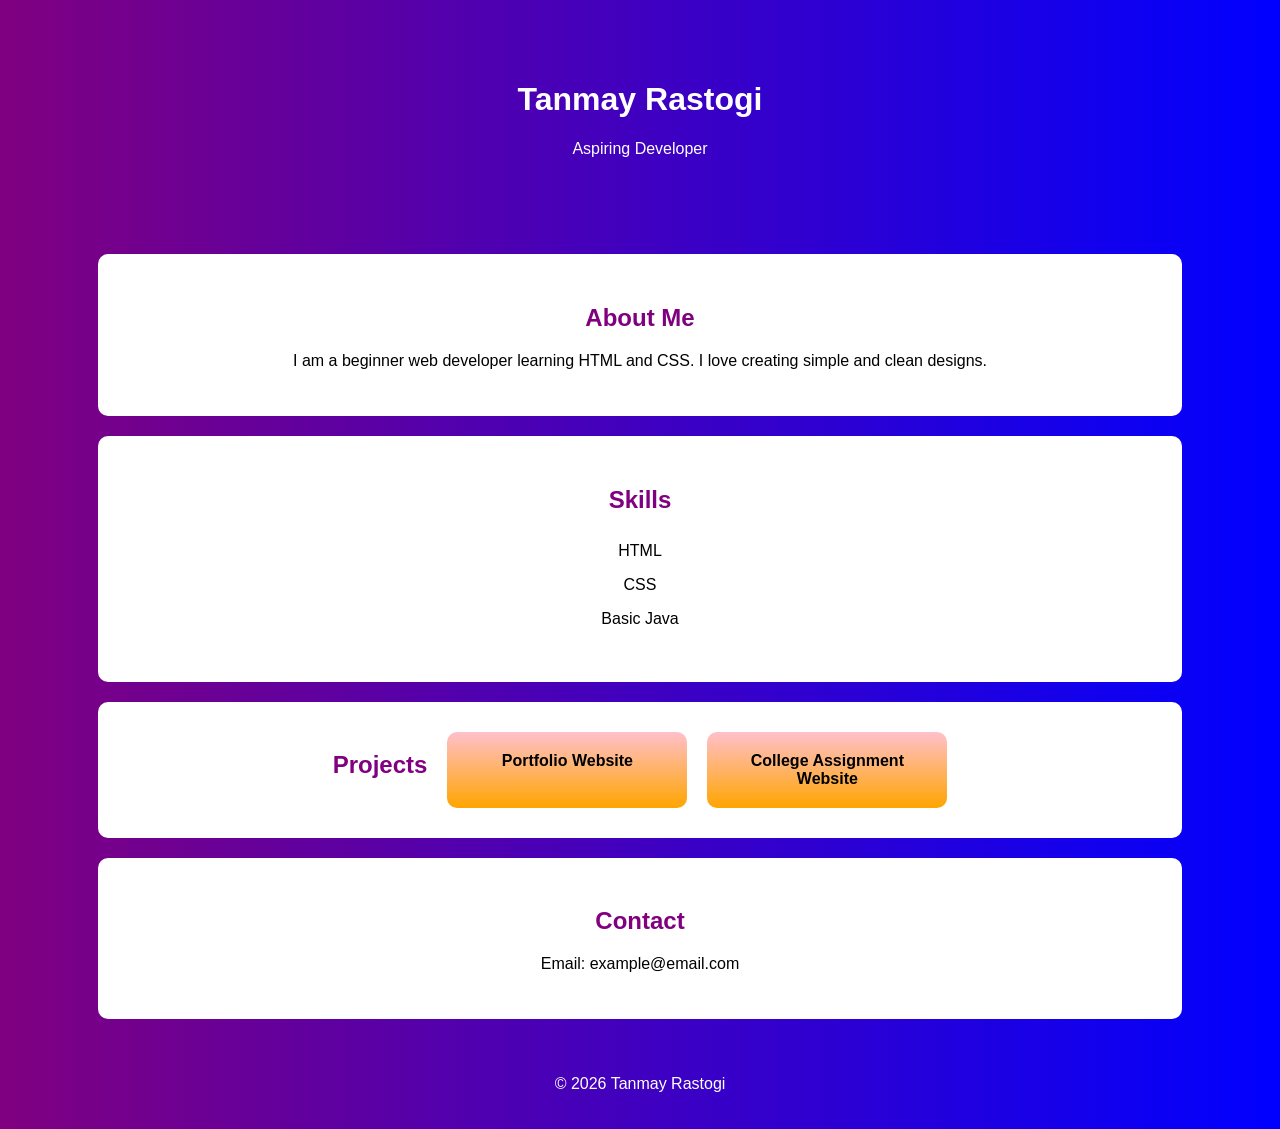
==== index.html @ bcf96e63 "Add files via upload" ====
<!DOCTYPE html>
<html>
<head>
    <title>My Portfolio</title>
    <link rel="stylesheet" href="style.css">
</head>
<body>

    <header>
        <h1>Tanmay Rastogi</h1>
        <p>Aspiring Developer</p>
    </header>

    <section class="about">
        <h2>About Me</h2>
        <p>I am a beginner web developer learning HTML and CSS. I love creating simple and clean designs.</p>
    </section>

    <section class="skills">
        <h2>Skills</h2>
        <ul>
            <li>HTML</li>
            <li>CSS</li>
            <li>Basic Java</li>
        </ul>
    </section>

    <section class="projects">
        <h2>Projects</h2>
        <div class="card">Portfolio Website</div>
        <div class="card">College Assignment Website</div>
    </section>

    <section class="contact">
        <h2>Contact</h2>
        <p>Email: example@email.com</p>
    </section>

    <footer>
        <p>© 2026 Tanmay Rastogi</p>
    </footer>

</body>
</html>
---- style.css ----
body {
    margin: 0;
    font-family: Arial;
    background: linear-gradient(to right, purple, blue);
    color: white;
    text-align: center;
}

header {
    padding: 60px 20px;
}

.about, .skills, .projects, .contact {
    background: white;
    color: black;
    margin: 20px auto;
    padding: 30px;
    width: 80%;
    border-radius: 10px;
}

h2 {
    color: purple;
}

ul {
    list-style: none;
    padding: 0;
}

li {
    padding: 8px;
}

.projects {
    display: flex;
    justify-content: center;
    gap: 20px;
}

.card {
    background: linear-gradient(to bottom, pink, orange);
    padding: 20px;
    width: 200px;
    border-radius: 10px;
    color: black;
    font-weight: bold;
}

footer {
    padding: 20px;
}
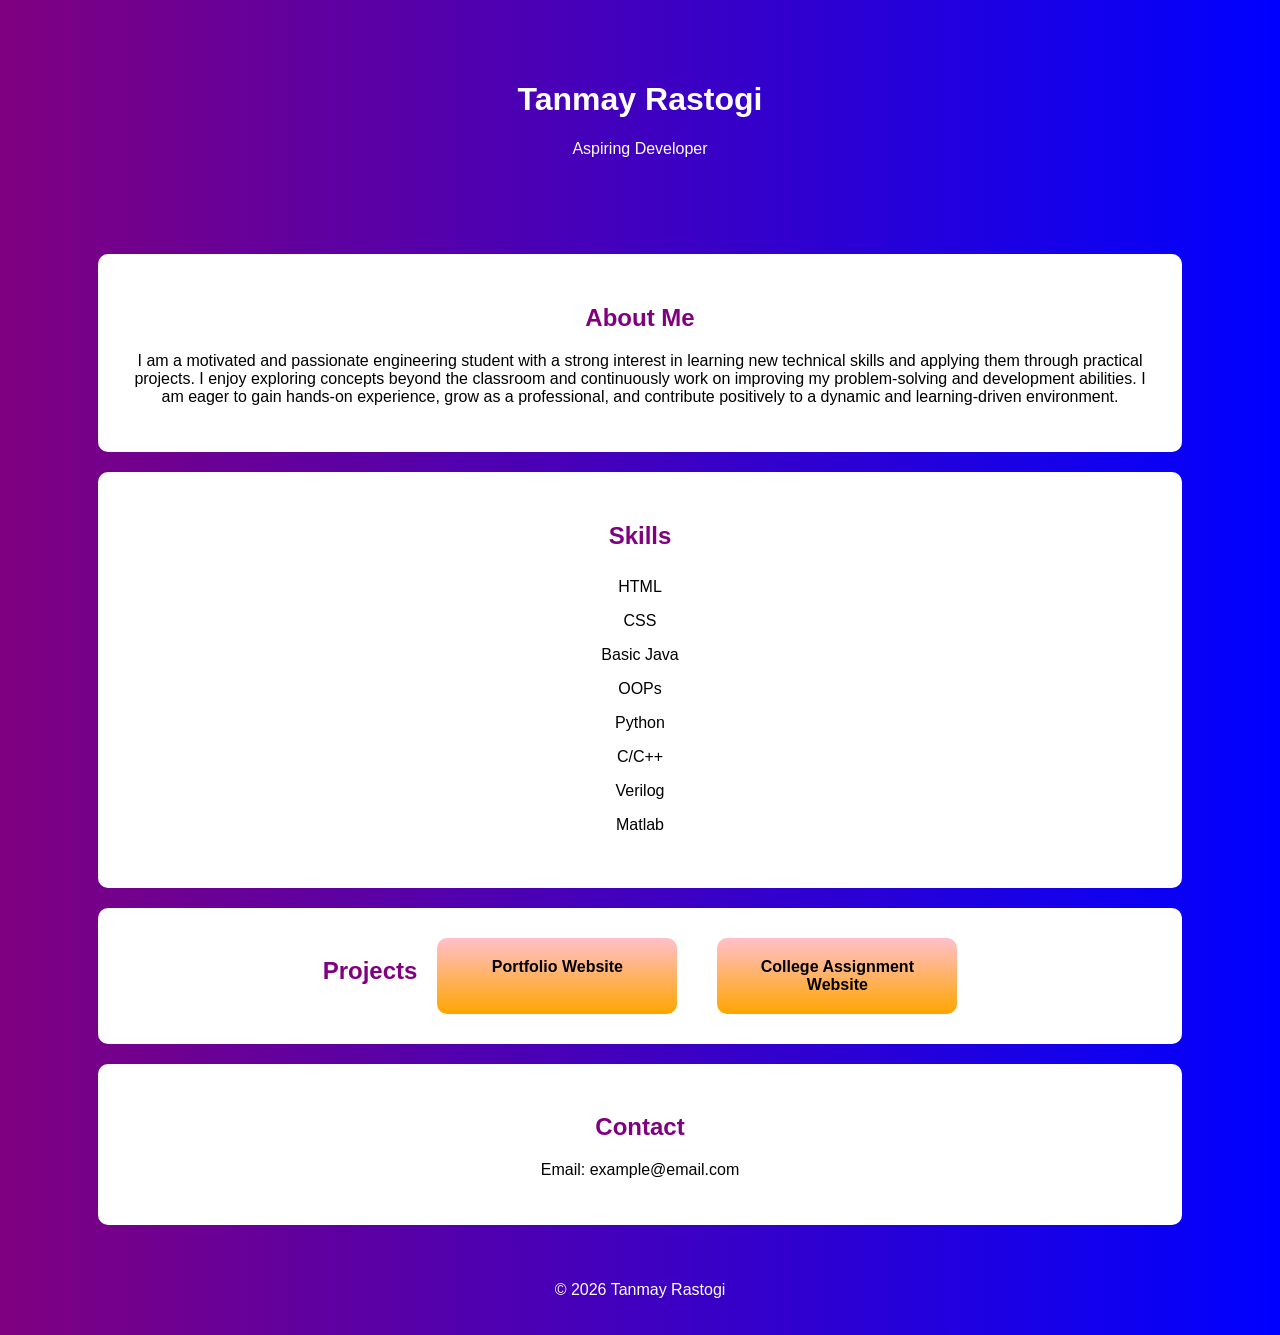
==== commit bdeb9bc0: "Update index.html" ====
--- a/index.html
+++ b/index.html
@@ -13,7 +13,7 @@
 
     <section class="about">
         <h2>About Me</h2>
-        <p>I am a beginner web developer learning HTML and CSS. I love creating simple and clean designs.</p>
+        <p>I am a motivated and passionate engineering student with a strong interest in learning new technical skills and applying them through practical projects. I enjoy exploring concepts beyond the classroom and continuously work on improving my problem-solving and development abilities. I am eager to gain hands-on experience, grow as a professional, and contribute positively to a dynamic and learning-driven environment.</p>
     </section>
 
     <section class="skills">
@@ -22,12 +22,17 @@
             <li>HTML</li>
             <li>CSS</li>
             <li>Basic Java</li>
+            <li>OOPs</li>
+            <li>Python</li>
+            <li>C/C++</li>
+            <li>Verilog</li>
+            <li>Matlab</li>
         </ul>
     </section>
 
     <section class="projects">
         <h2>Projects</h2>
-        <div class="card">Portfolio Website</div>
+        <div class="card">Portfolio Website</div><br>
         <div class="card">College Assignment Website</div>
     </section>
 
@@ -42,3 +47,4 @@
 
 </body>
 </html>
+
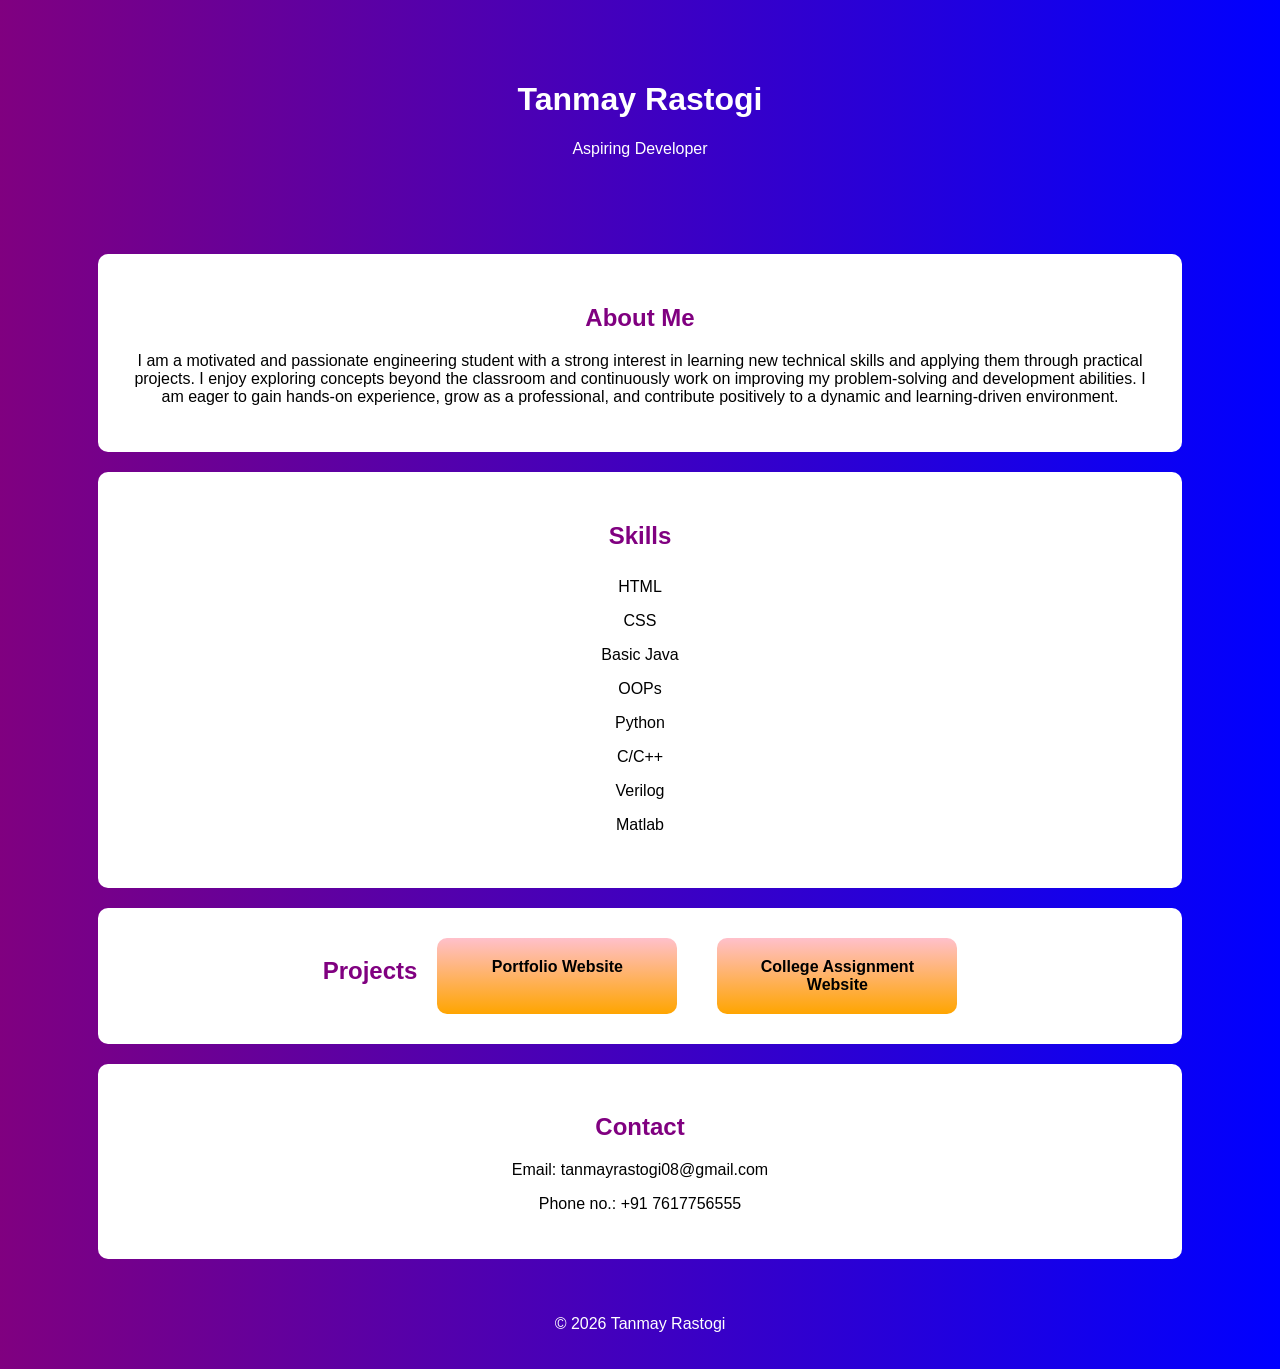
==== commit 4ae2e391: "Update index.html" ====
--- a/index.html
+++ b/index.html
@@ -38,7 +38,8 @@
 
     <section class="contact">
         <h2>Contact</h2>
-        <p>Email: example@email.com</p>
+        <p>Email: tanmayrastogi08@gmail.com</p>
+        <p>Phone no.: +91 7617756555</p>
     </section>
 
     <footer>
@@ -48,3 +49,4 @@
 </body>
 </html>
 
+
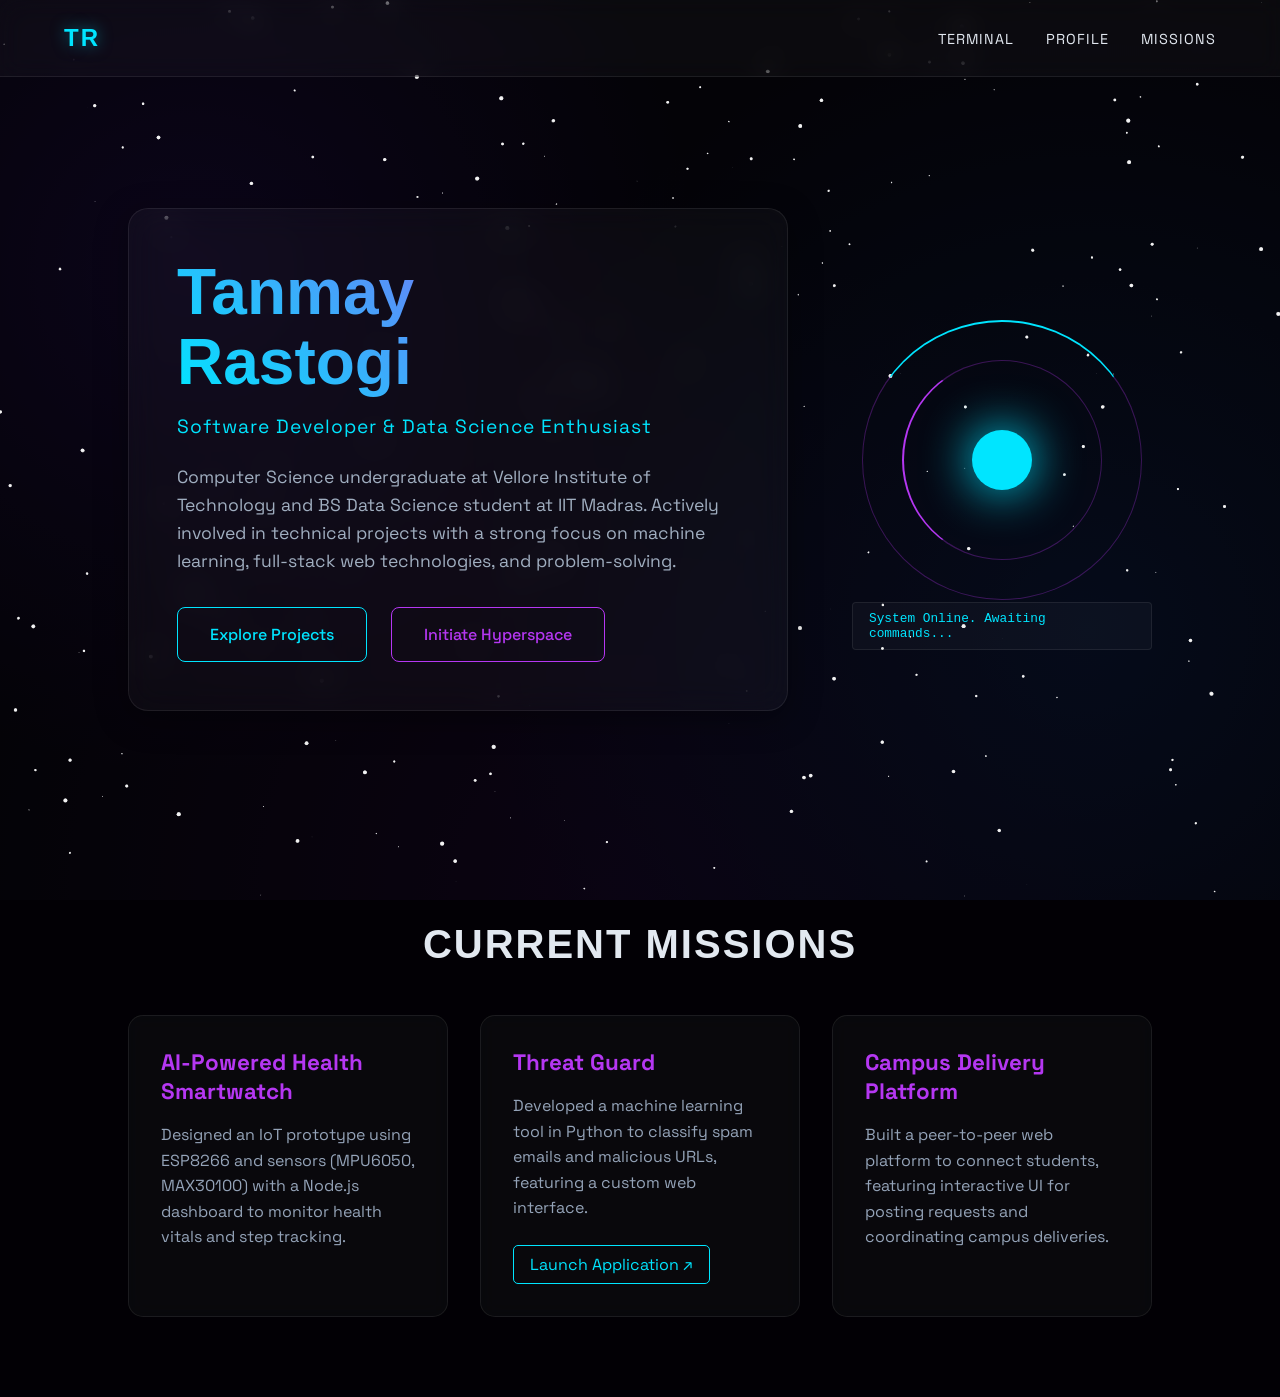
==== commit ea1e173e: "Initial commit" ====
--- a/index.html
+++ b/index.html
@@ -1,52 +1,75 @@
-<!DOCTYPE html>
-<html>
-<head>
-    <title>My Portfolio</title>
-    <link rel="stylesheet" href="style.css">
-</head>
-<body>
-
-    <header>
-        <h1>Tanmay Rastogi</h1>
-        <p>Aspiring Developer</p>
-    </header>
-
-    <section class="about">
-        <h2>About Me</h2>
-        <p>I am a motivated and passionate engineering student with a strong interest in learning new technical skills and applying them through practical projects. I enjoy exploring concepts beyond the classroom and continuously work on improving my problem-solving and development abilities. I am eager to gain hands-on experience, grow as a professional, and contribute positively to a dynamic and learning-driven environment.</p>
-    </section>
-
-    <section class="skills">
-        <h2>Skills</h2>
-        <ul>
-            <li>HTML</li>
-            <li>CSS</li>
-            <li>Basic Java</li>
-            <li>OOPs</li>
-            <li>Python</li>
-            <li>C/C++</li>
-            <li>Verilog</li>
-            <li>Matlab</li>
-        </ul>
-    </section>
-
-    <section class="projects">
-        <h2>Projects</h2>
-        <div class="card">Portfolio Website</div><br>
-        <div class="card">College Assignment Website</div>
-    </section>
-
-    <section class="contact">
-        <h2>Contact</h2>
-        <p>Email: tanmayrastogi08@gmail.com</p>
-        <p>Phone no.: +91 7617756555</p>
-    </section>
-
-    <footer>
-        <p>© 2026 Tanmay Rastogi</p>
-    </footer>
-
-</body>
-</html>
-
-
+<!DOCTYPE html>
+<html lang="en">
+<head>
+    <meta charset="UTF-8">
+    <meta name="viewport" content="width=device-width, initial-scale=1.0">
+    <title>Tanmay Rastogi | Cosmic Command</title>
+    <!-- Sleek, modern sci-fi fonts -->
+    <link href="https://fonts.googleapis.com/css2?family=Space+Grotesk:wght@300;500;700&family=Syncopate:wght@400;700&display=swap" rel="stylesheet">
+    <link rel="stylesheet" href="style.css">
+</head>
+<body>
+    <!-- Interactive Canvas Background -->
+    <canvas id="space-canvas"></canvas>
+
+    <!-- Interstellar Theme Track -->
+    <audio id="interstellar-track" loop>
+        <source src="interstellar.mp3" type="audio/mpeg">
+    </audio>
+
+    <nav class="glass-nav">
+        <div class="logo">TR</div>
+        <ul class="nav-links">
+            <li><a href="index.html#home">Terminal</a></li>
+            <li><a href="profile.html">Profile</a></li>
+            <li><a href="index.html#projects">Missions</a></li>
+            <!-- <li><button id="audio-toggle" class="glow-btn-small">Engage Audio 🎵</button></li> -->
+        </ul>
+    </nav>
+
+    <main id="home" class="hero-section">
+        <div class="hero-content glass-panel">
+            <h1 class="stellar-title">Tanmay<br>Rastogi</h1>
+            <p class="subtitle">Software Developer & Data Science Enthusiast</p>
+            <p class="description">
+                Computer Science undergraduate at Vellore Institute of Technology and BS Data Science student at IIT Madras. Actively involved in technical projects with a strong focus on machine learning, full-stack web technologies, and problem-solving.
+            </p>
+            <div class="cta-group">
+                <a href="#projects" class="glow-btn">Explore Projects</a>
+                <button id="hyperspace-btn" class="glow-btn secondary">Initiate Hyperspace</button>
+            </div>
+        </div>
+
+        <div class="hero-graphic">
+            <div class="stellar-core">
+                <div class="orbit orbit-1"></div>
+                <div class="orbit orbit-2"></div>
+                <div class="core-pulse"></div>
+                <div class="data-readout">System Online. Awaiting commands...</div>
+            </div>
+        </div>
+    </main>
+
+    <!-- Projects Section -->
+    <section id="projects" class="projects-section">
+        <h2 class="section-title">Current Missions</h2>
+        <div class="project-grid">
+            <div class="glass-card">
+                <h3>AI-Powered Health Smartwatch</h3>
+                <p>Designed an IoT prototype using ESP8266 and sensors (MPU6050, MAX30100) with a Node.js dashboard to monitor health vitals and step tracking.</p>
+            </div>
+            <div class="glass-card">
+                <h3>Threat Guard</h3>
+                <p>Developed a machine learning tool in Python to classify spam emails and malicious URLs, featuring a custom web interface.</p>
+                <a href="https://threat-guard-73fs.onrender.com/" target="_blank" class="glow-btn-small link-btn">Launch Application ↗</a>
+            </div>
+            <div class="glass-card">
+                <h3>Campus Delivery Platform</h3>
+                <p>Built a peer-to-peer web platform to connect students, featuring interactive UI for posting requests and coordinating campus deliveries.</p>
+            </div>
+        </div>
+    </section>
+
+    <script src="script.js"></script>
+</body>
+</html>
--- a/style.css
+++ b/style.css
@@ -1,52 +1,467 @@
-body {
-    margin: 0;
-    font-family: Arial;
-    background: linear-gradient(to right, purple, blue);
-    color: white;
-    text-align: center;
-}
-
-header {
-    padding: 60px 20px;
-}
-
-.about, .skills, .projects, .contact {
-    background: white;
-    color: black;
-    margin: 20px auto;
-    padding: 30px;
-    width: 80%;
-    border-radius: 10px;
-}
-
-h2 {
-    color: purple;
-}
-
-ul {
-    list-style: none;
-    padding: 0;
-}
-
-li {
-    padding: 8px;
-}
-
-.projects {
-    display: flex;
-    justify-content: center;
-    gap: 20px;
-}
-
-.card {
-    background: linear-gradient(to bottom, pink, orange);
-    padding: 20px;
-    width: 200px;
-    border-radius: 10px;
-    color: black;
-    font-weight: bold;
-}
-
-footer {
-    padding: 20px;
-}
+:root {
+    --space-dark: #020005;
+    --neon-blue: #00e5ff;
+    --neon-purple: #b537f2;
+    --glass-bg: rgba(255, 255, 255, 0.03);
+    --glass-border: rgba(255, 255, 255, 0.08);
+    --text-light: #e2e8f0;
+}
+
+* {
+    margin: 0;
+    padding: 0;
+    box-sizing: border-box;
+    scroll-behavior: smooth;
+}
+
+body {
+    background-color: var(--space-dark);
+    /* Space Nebula Gradient Blend */
+    background-image: 
+        radial-gradient(circle at 15% 30%, rgba(18, 5, 45, 0.9) 0%, transparent 40%),
+        radial-gradient(circle at 85% 70%, rgba(5, 20, 50, 0.8) 0%, transparent 50%),
+        radial-gradient(circle at 50% 100%, rgba(25, 0, 40, 0.6) 0%, transparent 60%);
+    background-attachment: fixed;
+    color: var(--text-light);
+    font-family: 'Space Grotesk', sans-serif;
+    overflow-x: hidden;
+}
+
+#space-canvas {
+    position: fixed;
+    top: 0;
+    left: 0;
+    width: 100vw;
+    height: 100vh;
+    z-index: -1;
+}
+
+/* Glassmorphism Navigation */
+.glass-nav {
+    display: flex;
+    justify-content: space-between;
+    align-items: center;
+    padding: 1.5rem 5%;
+    background: var(--glass-bg);
+    backdrop-filter: blur(12px);
+    -webkit-backdrop-filter: blur(12px);
+    border-bottom: 1px solid var(--glass-border);
+    position: sticky;
+    top: 0;
+    z-index: 100;
+}
+
+.logo {
+    font-family: 'Syncopate', sans-serif;
+    font-size: 1.5rem;
+    font-weight: 700;
+    letter-spacing: 2px;
+    color: var(--neon-blue);
+    text-shadow: 0 0 15px rgba(0, 229, 255, 0.5);
+}
+
+.nav-links {
+    list-style: none;
+    display: flex;
+    gap: 2rem;
+    align-items: center;
+}
+
+.nav-links a {
+    color: var(--text-light);
+    text-decoration: none;
+    text-transform: uppercase;
+    font-size: 0.9rem;
+    letter-spacing: 1px;
+    transition: color 0.3s;
+}
+
+.nav-links a:hover {
+    color: var(--neon-purple);
+}
+
+/* Glass Panels & Buttons */
+.glass-panel {
+    background: var(--glass-bg);
+    backdrop-filter: blur(16px);
+    -webkit-backdrop-filter: blur(16px);
+    border: 1px solid var(--glass-border);
+    border-radius: 20px;
+    padding: 3rem;
+    box-shadow: 0 8px 32px 0 rgba(0, 0, 0, 0.37);
+}
+
+.glow-btn {
+    background: transparent;
+    color: var(--neon-blue);
+    border: 1px solid var(--neon-blue);
+    padding: 1rem 2rem;
+    font-family: 'Space Grotesk', sans-serif;
+    font-weight: 500;
+    font-size: 1rem;
+    border-radius: 8px;
+    cursor: pointer;
+    transition: all 0.3s ease;
+    text-decoration: none;
+    display: inline-block;
+}
+
+.glow-btn:hover {
+    background: rgba(0, 229, 255, 0.1);
+    box-shadow: 0 0 20px rgba(0, 229, 255, 0.4), inset 0 0 10px rgba(0, 229, 255, 0.4);
+}
+
+.glow-btn.secondary {
+    color: var(--neon-purple);
+    border-color: var(--neon-purple);
+}
+
+.glow-btn.secondary:hover {
+    background: rgba(181, 55, 242, 0.1);
+    box-shadow: 0 0 20px rgba(181, 55, 242, 0.4), inset 0 0 10px rgba(181, 55, 242, 0.4);
+}
+
+.glow-btn-small {
+    background: transparent;
+    color: var(--text-light);
+    border: 1px solid var(--glass-border);
+    padding: 0.5rem 1rem;
+    border-radius: 5px;
+    cursor: pointer;
+    font-family: 'Space Grotesk';
+    transition: all 0.3s ease;
+}
+
+.glow-btn-small:hover {
+    background: rgba(255, 255, 255, 0.1);
+}
+
+.link-btn {
+    display: inline-block;
+    margin-top: 1.5rem;
+    text-decoration: none;
+    color: var(--neon-blue);
+    border-color: var(--neon-blue);
+}
+
+.link-btn:hover {
+    box-shadow: 0 0 10px rgba(0, 229, 255, 0.4);
+}
+
+/* Hero Section */
+.hero-section {
+    display: flex;
+    justify-content: space-between;
+    align-items: center;
+    padding: 5rem 10%;
+    min-height: 85vh;
+    gap: 4rem;
+}
+
+.stellar-title {
+    font-family: 'Syncopate', sans-serif;
+    font-size: 4rem;
+    line-height: 1.1;
+    margin-bottom: 1rem;
+    background: linear-gradient(45deg, var(--neon-blue), var(--neon-purple));
+    -webkit-background-clip: text;
+    -webkit-text-fill-color: transparent;
+}
+
+.subtitle {
+    font-size: 1.2rem;
+    color: var(--neon-blue);
+    margin-bottom: 1.5rem;
+    letter-spacing: 1px;
+}
+
+.description {
+    font-size: 1.1rem;
+    line-height: 1.6;
+    color: #a0aec0;
+    margin-bottom: 2rem;
+}
+
+.cta-group {
+    display: flex;
+    gap: 1.5rem;
+}
+
+/* Abstract Stellar Core Animation */
+.hero-graphic {
+    flex: 1;
+    display: flex;
+    justify-content: center;
+    position: relative;
+}
+
+.stellar-core {
+    width: 300px;
+    height: 300px;
+    position: relative;
+    display: flex;
+    justify-content: center;
+    align-items: center;
+}
+
+.core-pulse {
+    width: 60px;
+    height: 60px;
+    background: var(--neon-blue);
+    border-radius: 50%;
+    box-shadow: 0 0 50px var(--neon-blue);
+    animation: pulse 3s infinite alternate ease-in-out;
+}
+
+.orbit {
+    position: absolute;
+    border-radius: 50%;
+    border: 1px solid rgba(181, 55, 242, 0.3);
+}
+
+.orbit-1 {
+    width: 200px;
+    height: 200px;
+    border-left: 2px solid var(--neon-purple);
+    animation: spin 8s linear infinite;
+}
+
+.orbit-2 {
+    width: 280px;
+    height: 280px;
+    border-top: 2px solid var(--neon-blue);
+    animation: spin 12s linear infinite reverse;
+}
+
+.data-readout {
+    position: absolute;
+    bottom: -40px;
+    font-family: monospace;
+    color: var(--neon-blue);
+    font-size: 0.8rem;
+    background: var(--glass-bg);
+    padding: 0.5rem 1rem;
+    border-radius: 4px;
+    border: 1px solid var(--glass-border);
+}
+
+/* Projects Section */
+.projects-section {
+    padding: 5rem 10%;
+}
+
+.section-title {
+    font-family: 'Syncopate', sans-serif;
+    text-align: center;
+    margin-bottom: 3rem;
+    font-size: 2.5rem;
+    color: var(--text-light);
+    text-transform: uppercase;
+    letter-spacing: 2px;
+}
+
+.project-grid {
+    display: grid;
+    grid-template-columns: repeat(auto-fit, minmax(300px, 1fr));
+    gap: 2rem;
+}
+
+.glass-card {
+    background: var(--glass-bg);
+    backdrop-filter: blur(10px);
+    border: 1px solid var(--glass-border);
+    padding: 2rem;
+    border-radius: 15px;
+    transition: transform 0.3s ease, border-color 0.3s ease;
+}
+
+.glass-card:hover {
+    transform: translateY(-5px);
+    border-color: rgba(0, 229, 255, 0.3);
+    box-shadow: 0 10px 30px rgba(0, 0, 0, 0.5);
+}
+
+.glass-card h3 {
+    color: var(--neon-purple);
+    margin-bottom: 1rem;
+    font-size: 1.4rem;
+}
+
+.glass-card p {
+    color: #94a3b8;
+    line-height: 1.6;
+}
+
+/* Animations */
+@keyframes spin { 100% { transform: rotate(360deg); } }
+@keyframes pulse { 100% { transform: scale(1.2); box-shadow: 0 0 80px var(--neon-blue); } }
+/* Container for the profile page */
+.profile-container {
+    max-width: 1200px;
+    margin: 4rem auto;
+    padding: 0 5%;
+}
+
+/* Typography Adjustments */
+.stellar-title-small {
+    font-family: 'Syncopate', sans-serif;
+    font-size: 2.5rem;
+    line-height: 1.2;
+    margin-bottom: 0.5rem;
+    background: linear-gradient(45deg, var(--neon-blue), var(--neon-purple));
+    -webkit-background-clip: text;
+    -webkit-text-fill-color: transparent;
+}
+
+.highlight-pink {
+    color: var(--neon-purple);
+}
+
+.align-left {
+    text-align: left;
+}
+
+.left-align {
+    text-align: left;
+    margin-bottom: 2rem;
+}
+
+.section-header {
+    margin-top: 5rem;
+    margin-bottom: 2rem;
+    border-bottom: 1px solid var(--glass-border);
+    padding-bottom: 1rem;
+}
+
+/* Top Hero Card Layout */
+.profile-hero-card {
+    display: flex;
+    gap: 3rem;
+    align-items: flex-start;
+}
+
+.profile-left {
+    flex: 1;
+    min-width: 250px;
+}
+
+.profile-right {
+    flex: 2;
+}
+
+.contact-grid {
+    display: grid;
+    grid-template-columns: repeat(auto-fit, minmax(220px, 1fr));
+    gap: 1rem;
+    margin-top: 2rem;
+    padding-top: 2rem;
+    border-top: 1px solid var(--glass-border);
+}
+
+.contact-item {
+    font-size: 0.9rem;
+    color: #cbd5e1;
+    display: flex;
+    align-items: center;
+    gap: 0.5rem;
+}
+
+/* Education Grid */
+.education-grid {
+    display: grid;
+    grid-template-columns: repeat(auto-fit, minmax(280px, 1fr));
+    gap: 2rem;
+}
+
+.edu-card {
+    display: flex;
+    flex-direction: column;
+    justify-content: center;
+}
+
+.degree-title {
+    font-size: 1.3rem;
+    color: var(--neon-blue) !important;
+    font-family: 'Syncopate', sans-serif;
+    margin-bottom: 0.5rem !important;
+}
+
+.inst-name {
+    font-size: 1rem;
+    color: var(--text-light);
+    margin-bottom: 1rem;
+    font-weight: 400;
+}
+
+.edu-card .grade {
+    font-weight: bold;
+    font-size: 1.1rem;
+    margin-bottom: 0.5rem;
+}
+
+.edu-card .date {
+    font-size: 0.9rem;
+    color: #64748b;
+}
+
+/* Nested Experience Layout */
+.main-org-card {
+    padding: 3rem;
+}
+
+.org-title {
+    font-size: 2rem !important;
+    color: var(--neon-blue) !important;
+    font-family: 'Syncopate', sans-serif;
+    margin-bottom: 2rem !important;
+    letter-spacing: 1px;
+}
+
+.nested-roles-container {
+    padding-left: 2rem;
+    border-left: 2px solid var(--glass-border);
+    display: flex;
+    flex-direction: column;
+    gap: 2rem;
+}
+
+.role-group {
+    position: relative;
+}
+
+/* Creates a node/dot on the timeline border */
+.role-group::before {
+    content: '';
+    position: absolute;
+    left: -2.45rem;
+    top: 0.5rem;
+    width: 12px;
+    height: 12px;
+    background-color: var(--neon-purple);
+    border-radius: 50%;
+    box-shadow: 0 0 10px var(--neon-purple);
+}
+
+.role-header {
+    display: flex;
+    flex-direction: column;
+    gap: 0.25rem;
+}
+
+.role-title {
+    font-size: 1.3rem;
+    color: var(--text-light);
+    font-weight: 500;
+}
+
+.role-group .date {
+    font-size: 0.95rem;
+}
+
+/* Responsive adjustments */
+@media (max-width: 768px) {
+    .profile-hero-card {
+        flex-direction: column;
+        gap: 2rem;
+    }
+}
